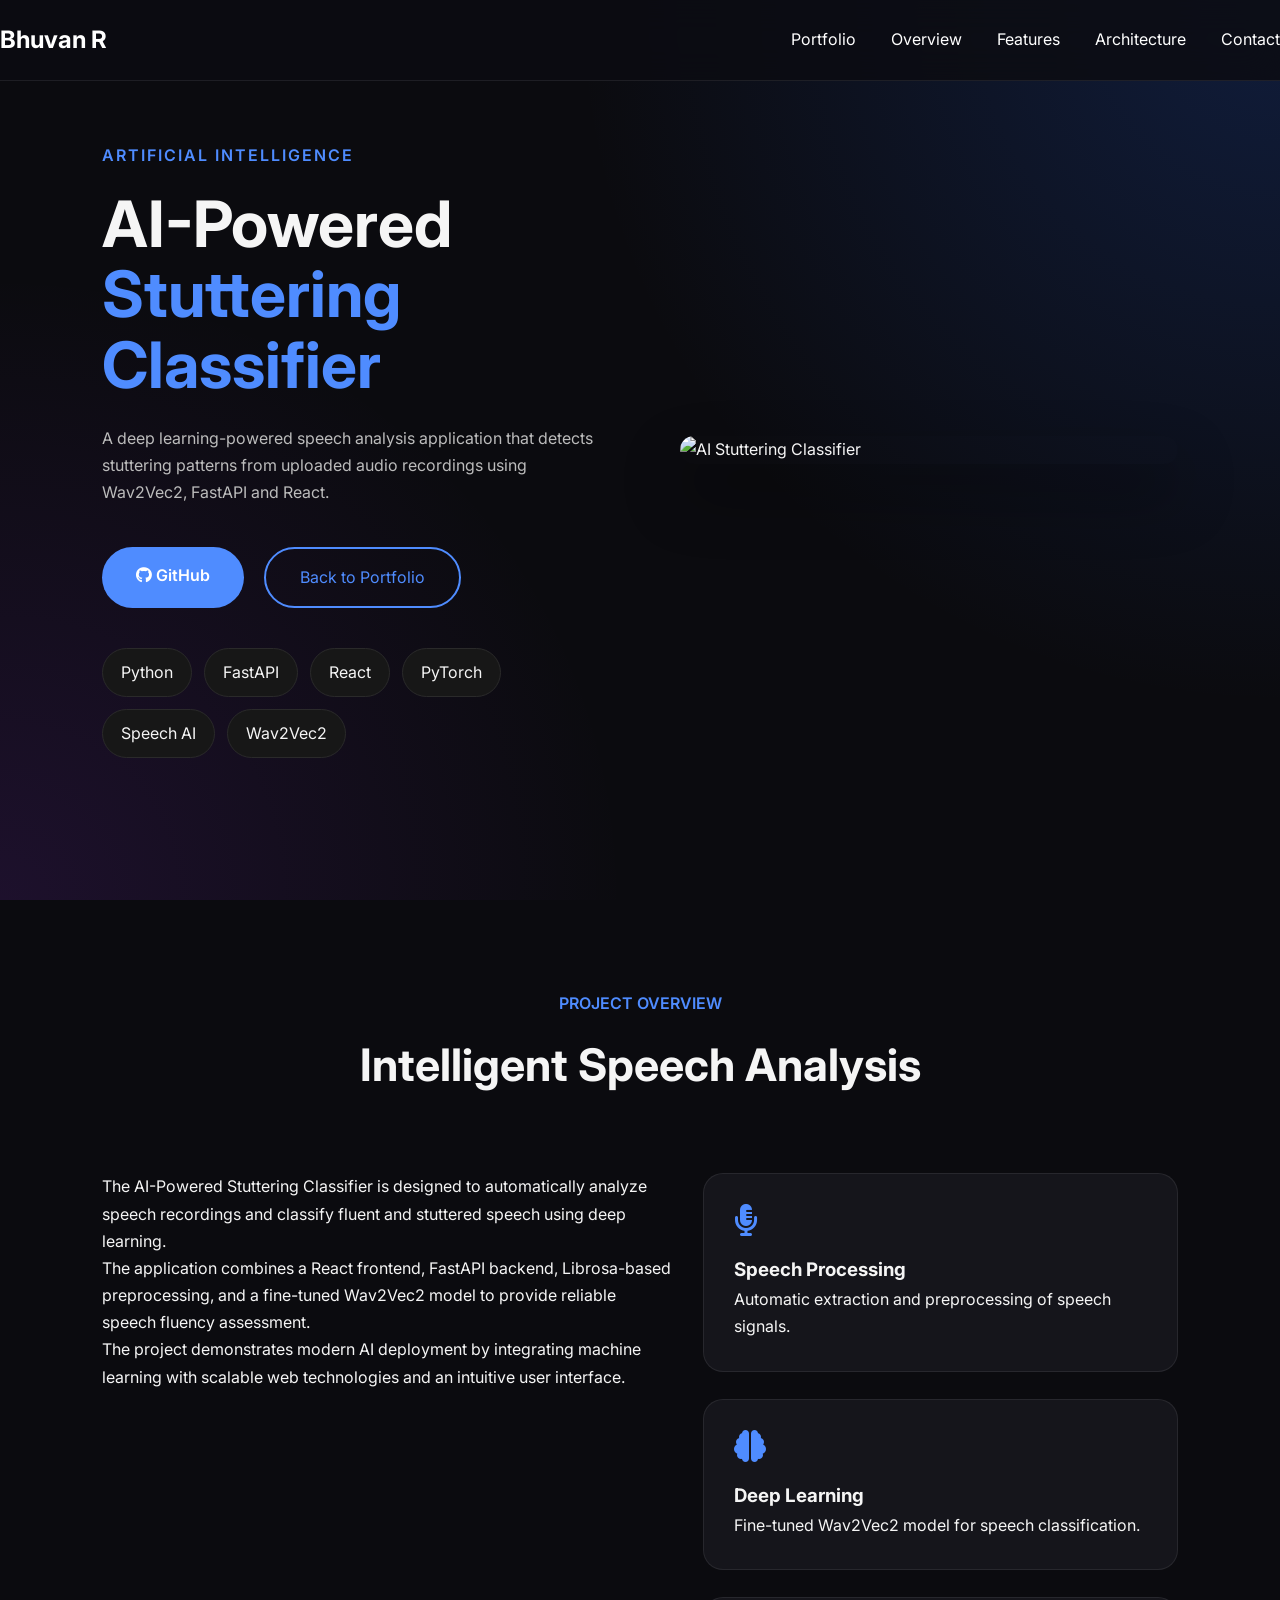
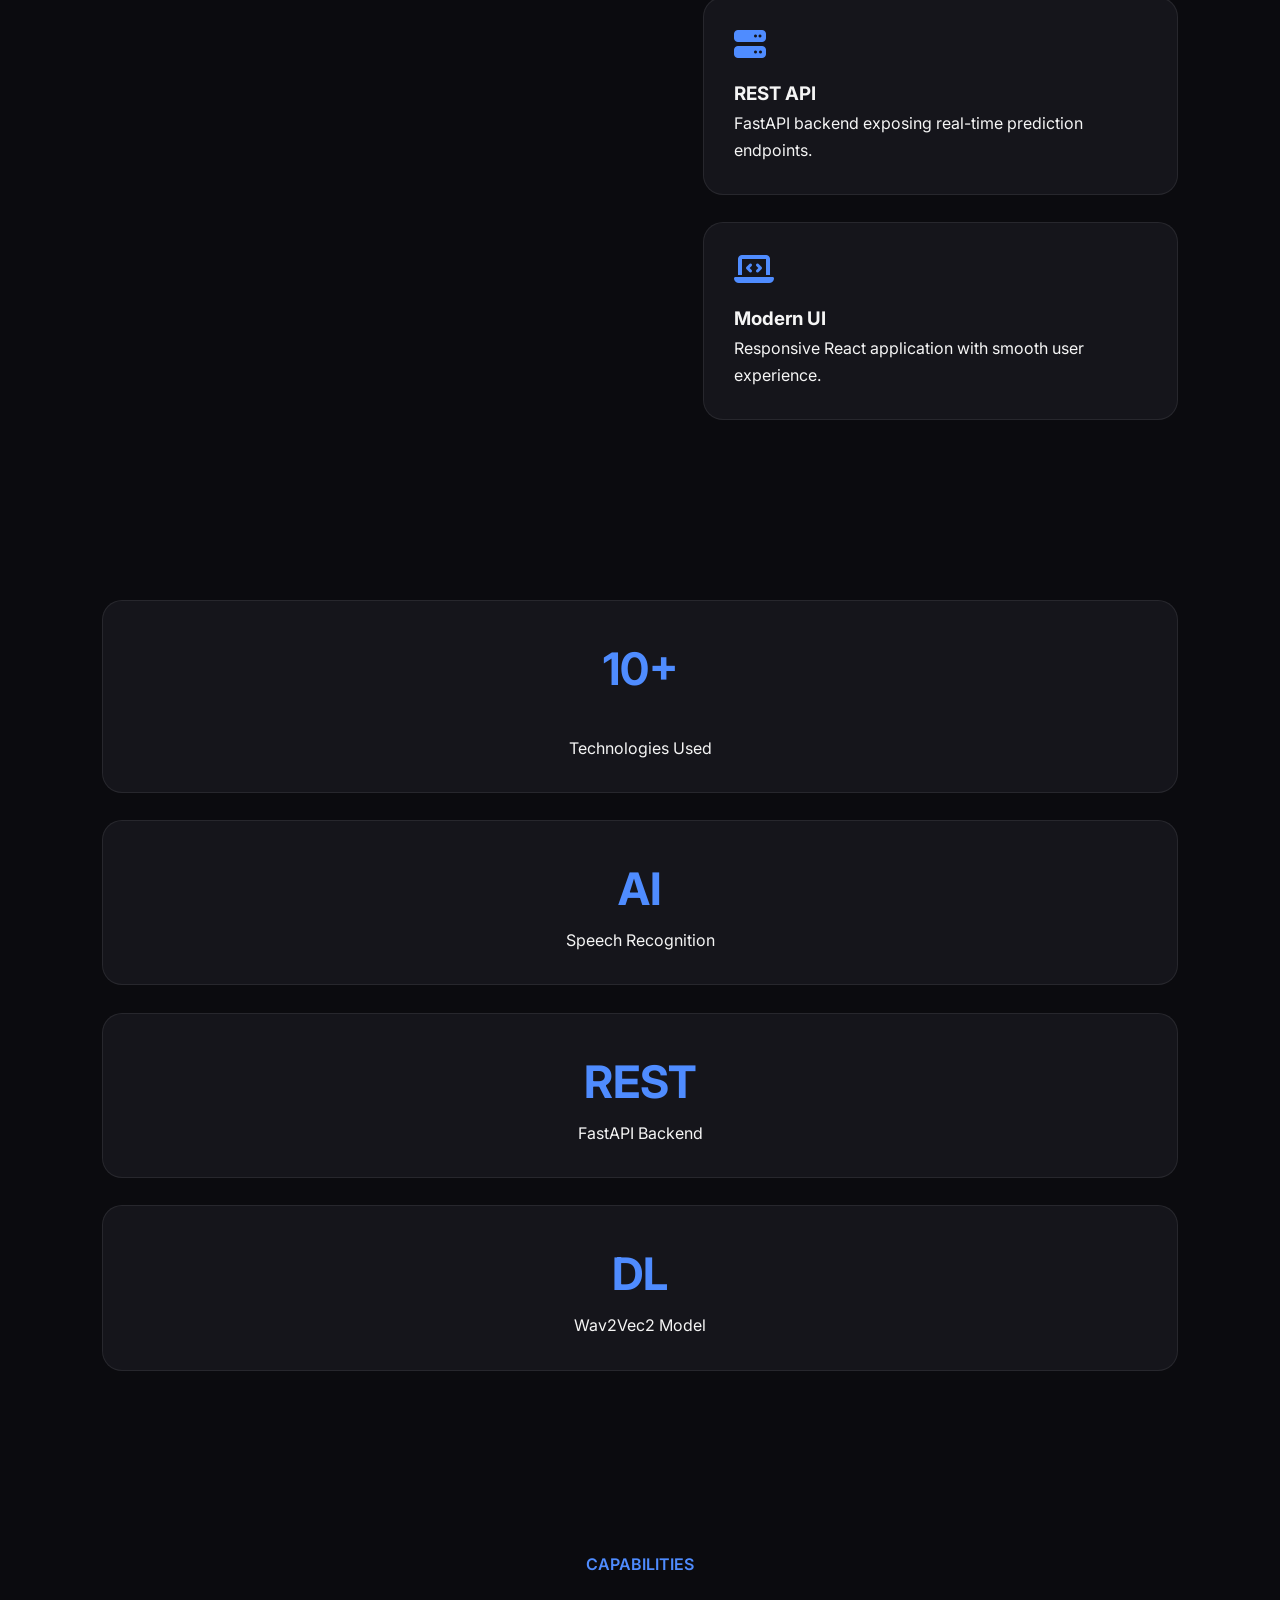
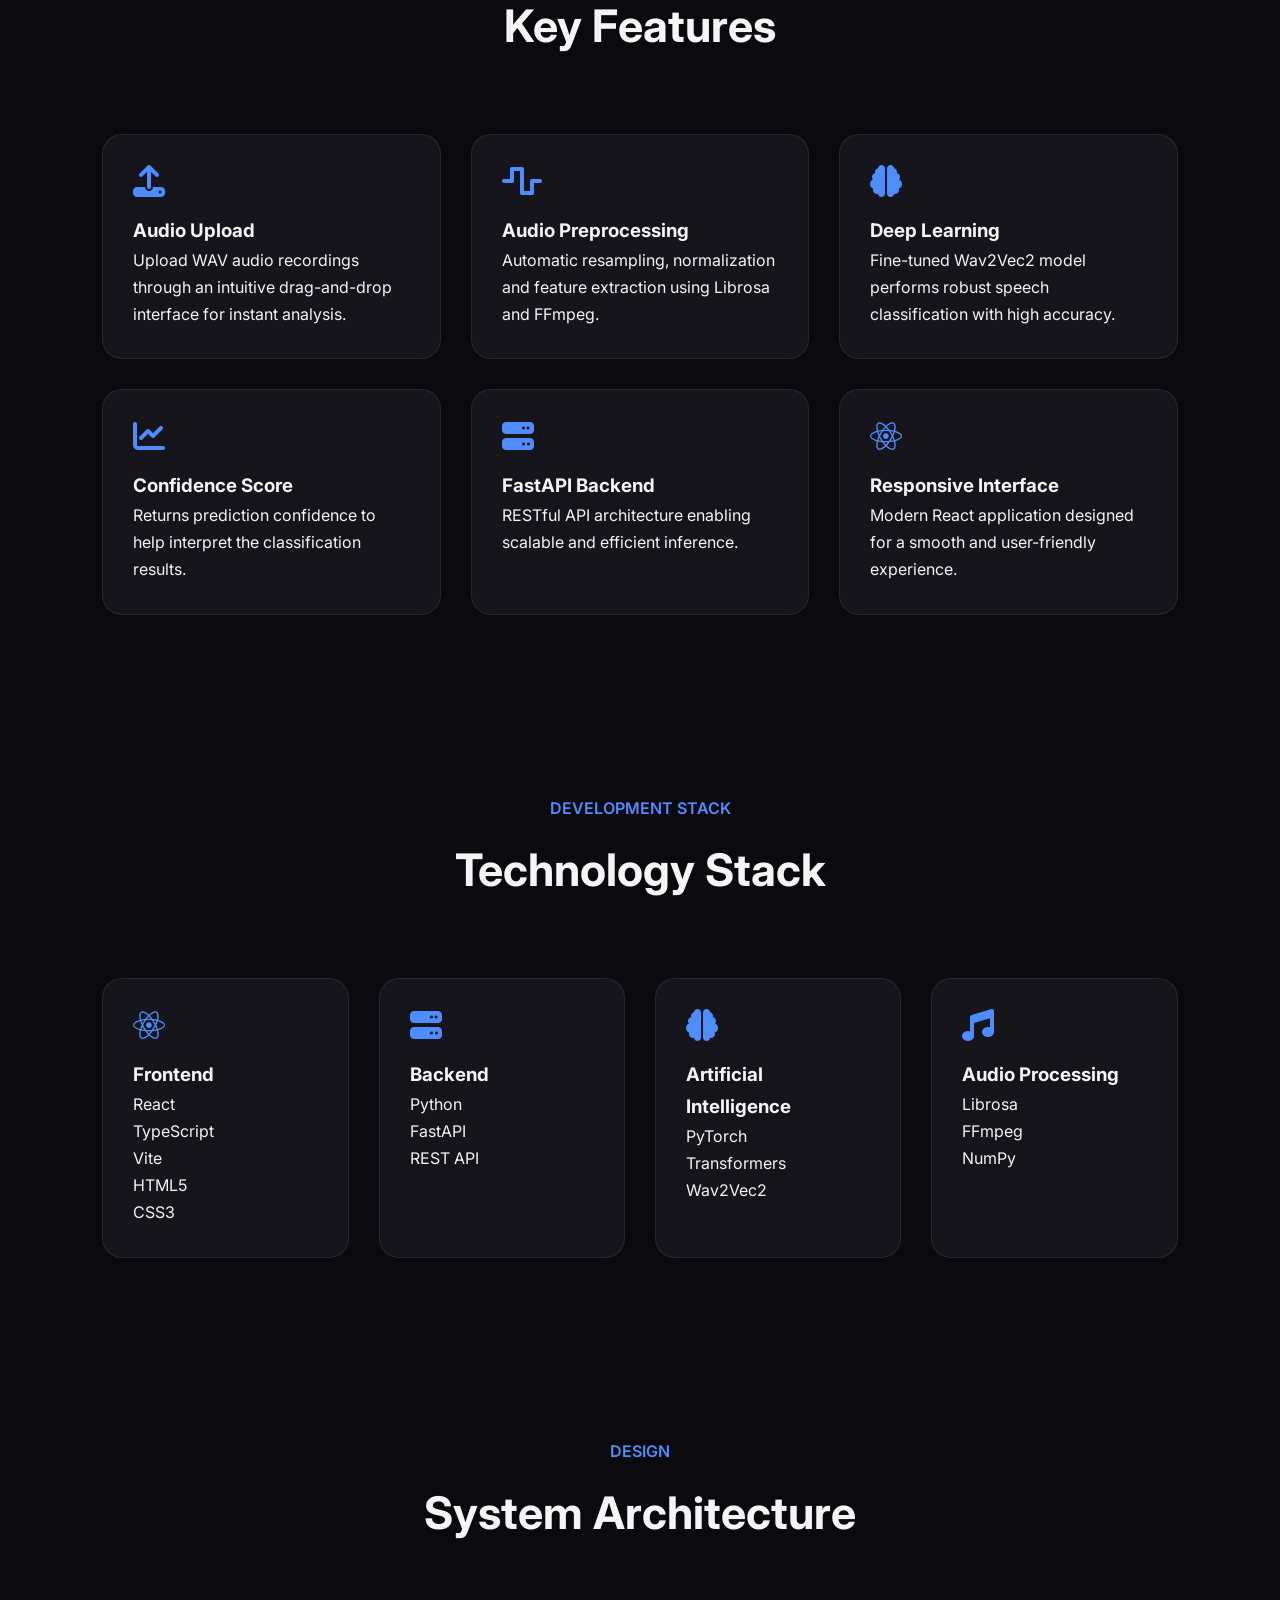
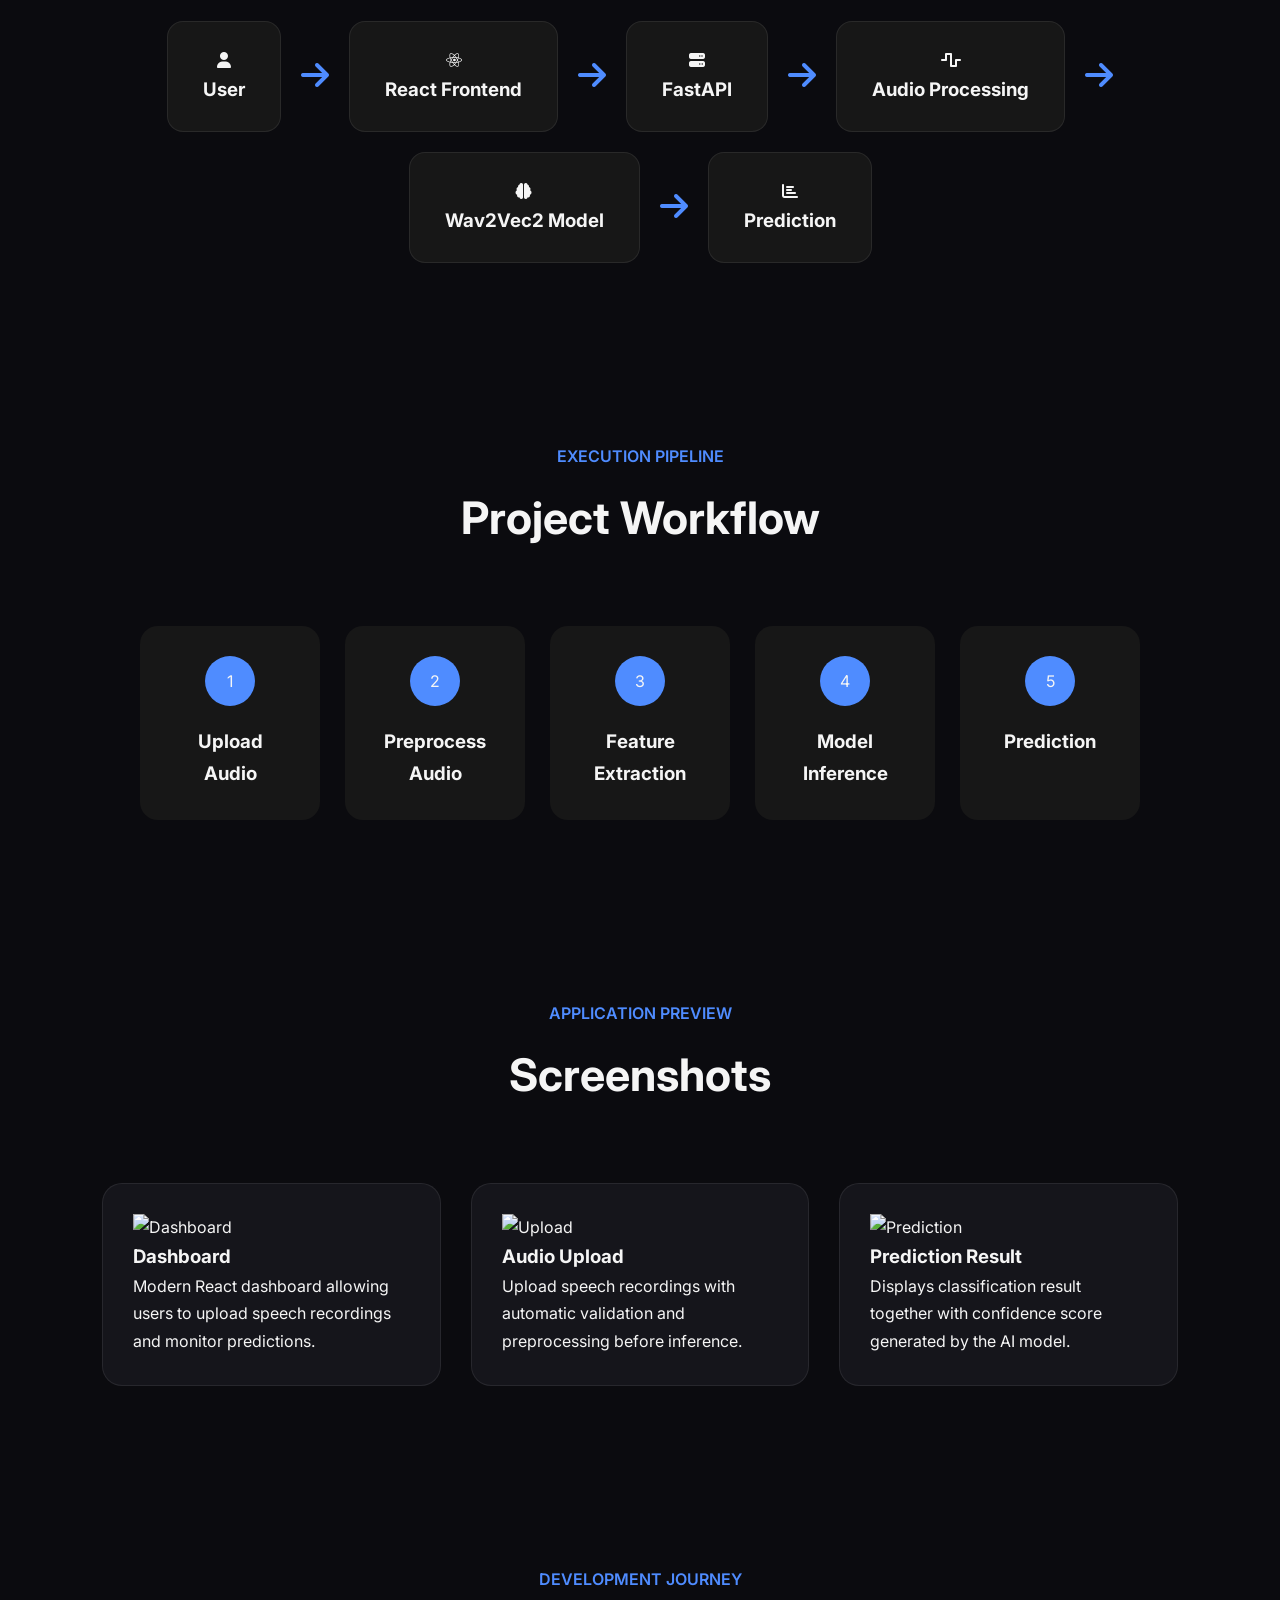
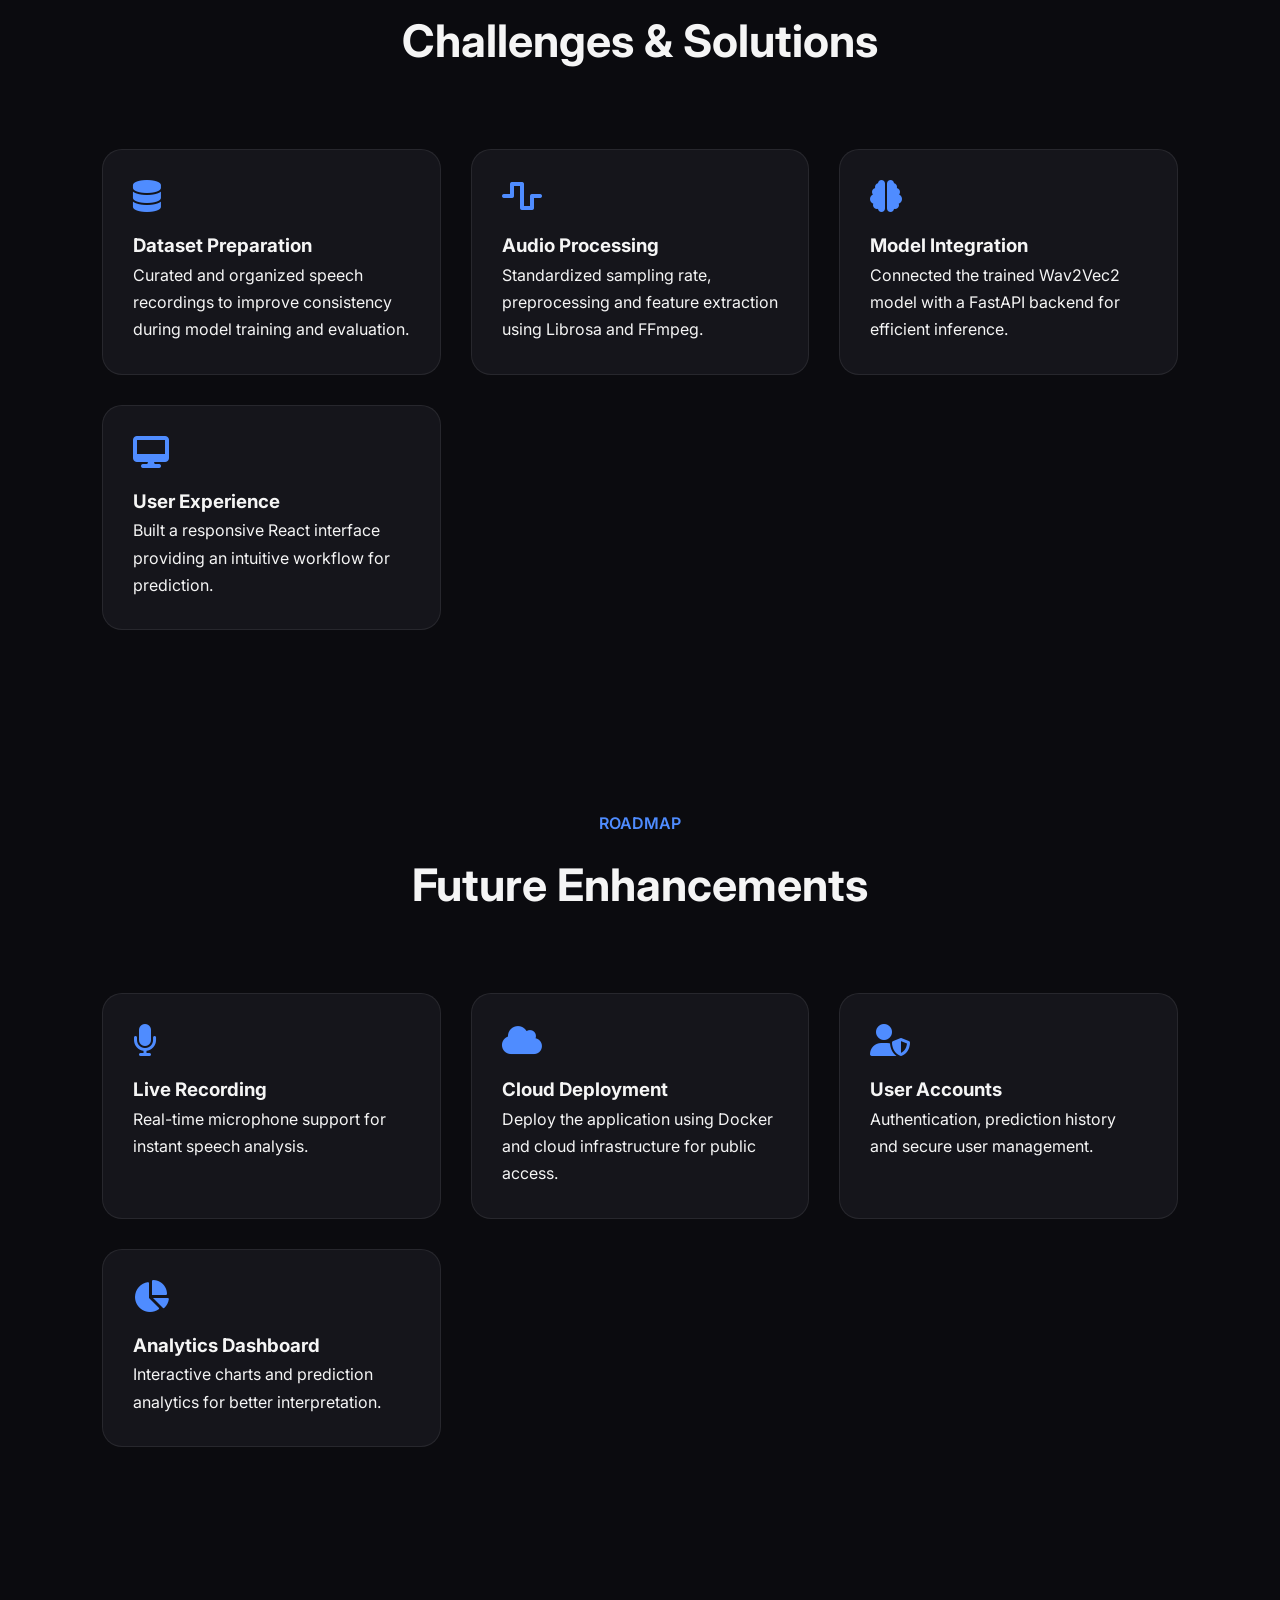
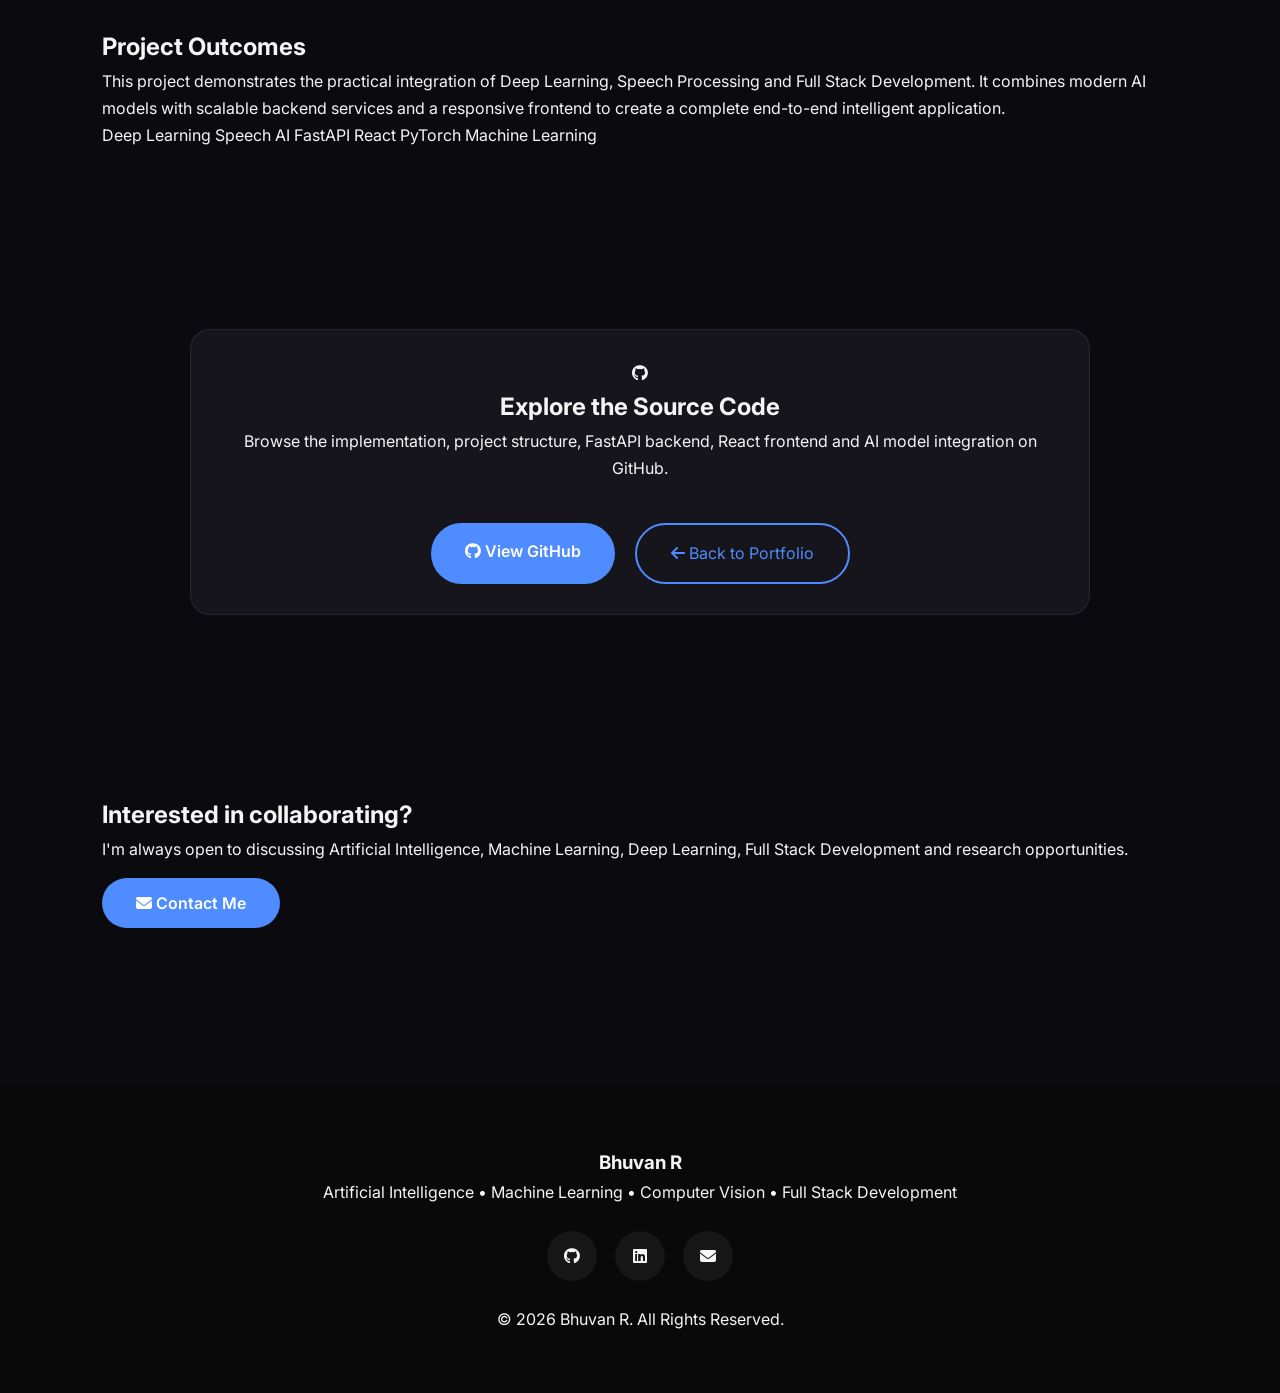
==== pages/autism.html @ badd997b "Added projects" ====
<!DOCTYPE html>
<html lang="en">

    <head>

        <meta charset="UTF-8">

        <meta name="viewport"
            content="width=device-width, initial-scale=1.0">

        <title>
            AI-Powered Stuttering Classifier | Bhuvan R
        </title>

        <meta name="description"
            content="AI-powered speech analysis system for stuttering detection using Wav2Vec2, FastAPI and React.">

        <link rel="preconnect"
            href="https://fonts.googleapis.com">

        <link rel="preconnect"
            href="https://fonts.gstatic.com"
            crossorigin>

        <link
            href="https://fonts.googleapis.com/css2?family=Inter:wght@300;400;500;600;700;800&display=swap"
            rel="stylesheet">

        <link rel="stylesheet"
            href="https://cdnjs.cloudflare.com/ajax/libs/font-awesome/6.6.0/css/all.min.css">

        <style>

*{
    margin:0;
    padding:0;
    box-sizing:border-box;
}

html{
    scroll-behavior:smooth;
}

body{
    font-family:'Inter',sans-serif;
    background:#0b0b0f;
    color:#f5f5f5;
    line-height:1.7;
}

section{
    padding:90px 8%;
}

img{
    max-width:100%;
    display:block;
}

a{
    text-decoration:none;
    color:inherit;
}

ul{
    list-style:none;
}

/* =========================
   NAVBAR
========================= */

.project-header{

    position:fixed;
    top:0;
    left:0;
    width:100%;
    z-index:1000;
    background:rgba(12,12,18,.85);
    backdrop-filter:blur(16px);
    border-bottom:1px solid rgba(255,255,255,.08);

}

.project-nav{

    max-width:1300px;
    margin:auto;
    height:80px;

    display:flex;
    justify-content:space-between;
    align-items:center;

}

.project-nav ul{

    display:flex;
    gap:35px;

}

.project-nav a{

    color:#fff;
    transition:.3s;

}

.project-nav a:hover{

    color:#4f8cff;

}

.logo{

    font-size:1.5rem;
    font-weight:700;

}

/* =========================
   HERO
========================= */

.project-hero{

    min-height:100vh;

    display:flex;
    align-items:center;

    background:
    radial-gradient(circle at top right,#2563eb33,transparent 45%),
    radial-gradient(circle at bottom left,#9333ea22,transparent 40%);

}

.hero-container{

    max-width:1300px;

    margin:auto;

    display:grid;

    grid-template-columns:1fr 1fr;

    gap:80px;

    align-items:center;

}

.hero-left h1{

    font-size:4rem;

    line-height:1.1;

    margin:20px 0;

}

.hero-left h1 span{

    color:#4f8cff;

}

.project-label{

    color:#4f8cff;

    font-weight:600;

    text-transform:uppercase;

    letter-spacing:2px;

}

.hero-left p{

    color:#bcbcbc;

    margin:25px 0;

    max-width:600px;

}

.hero-buttons{

    display:flex;

    gap:20px;

    margin-top:40px;

}

.primary-btn{

    background:#4f8cff;

    color:white;

    padding:15px 34px;

    border-radius:50px;

    font-weight:600;

    transition:.3s;

}

.primary-btn:hover{

    transform:translateY(-5px);

}

.secondary-btn{

    border:2px solid #4f8cff;

    color:#4f8cff;

    padding:15px 34px;

    border-radius:50px;

    transition:.3s;

}

.secondary-btn:hover{

    background:#4f8cff;

    color:#fff;

}

.hero-tags{

    margin-top:40px;

    display:flex;

    flex-wrap:wrap;

    gap:12px;

}

.hero-tags span{

    padding:10px 18px;

    border-radius:30px;

    background:#171717;

    border:1px solid #2a2a2a;

}

.hero-right img{

    width:100%;

    border-radius:24px;

    box-shadow:0 30px 60px rgba(0,0,0,.4);

}

/* =========================
   SECTION TITLE
========================= */

.section-title{

    text-align:center;

    margin-bottom:70px;

}

.section-title p{

    color:#4f8cff;

    font-weight:600;

    text-transform:uppercase;

}

.section-title h2{

    font-size:2.8rem;

    margin-top:10px;

}

/* =========================
   GRIDS
========================= */

.overview-grid,
.feature-grid,
.stack-grid,
.challenge-grid,
.future-grid,
.screenshots-grid{

    display:grid;

    gap:30px;

}

.overview-grid{

    grid-template-columns:1.2fr 1fr;

}

.feature-grid,
.challenge-grid,
.future-grid,
.screenshots-grid{

    grid-template-columns:repeat(auto-fit,minmax(280px,1fr));

}

.stack-grid{

    grid-template-columns:repeat(auto-fit,minmax(240px,1fr));

}

/* =========================
   CARDS
========================= */

.info-card,
.feature-card,
.stack-card,
.challenge-card,
.future-card,
.screenshot-card,
.stat-card,
.github-card{

    background:#15151b;

    border:1px solid rgba(255,255,255,.08);

    border-radius:20px;

    padding:30px;

    transition:.35s;

}

.info-card:hover,
.feature-card:hover,
.stack-card:hover,
.challenge-card:hover,
.future-card:hover,
.screenshot-card:hover,
.stat-card:hover{

    transform:translateY(-8px);

    border-color:#4f8cff;

}

.info-card i,
.feature-card i,
.stack-card i,
.challenge-card i,
.future-card i{

    font-size:2rem;

    color:#4f8cff;

    margin-bottom:18px;

}

.stat-card{

    text-align:center;

}

.stat-card h2{

    font-size:2.8rem;

    color:#4f8cff;

}

/* =========================
   ARCHITECTURE
========================= */

.architecture-flow{

    display:flex;

    flex-wrap:wrap;

    justify-content:center;

    align-items:center;

    gap:20px;

}

.flow-box{

    background:#171717;

    padding:25px 35px;

    border-radius:16px;

    text-align:center;

    border:1px solid rgba(255,255,255,.08);

}

.flow-arrow{

    font-size:2rem;

    color:#4f8cff;

}

/* =========================
   WORKFLOW
========================= */

.workflow-container{

    display:flex;

    flex-wrap:wrap;

    justify-content:center;

    gap:25px;

}

.workflow-step{

    background:#171717;

    width:180px;

    padding:30px;

    border-radius:18px;

    text-align:center;

}

.workflow-step span{

    display:inline-flex;

    width:50px;

    height:50px;

    justify-content:center;

    align-items:center;

    border-radius:50%;

    background:#4f8cff;

    margin-bottom:20px;

}

/* =========================
   GITHUB
========================= */

.github-card{

    text-align:center;

    max-width:900px;

    margin:auto;

}

.github-buttons{

    margin-top:40px;

    display:flex;

    justify-content:center;

    gap:20px;

    flex-wrap:wrap;

}

/* =========================
   FOOTER
========================= */

.project-footer{

    background:#090909;

    padding:60px 8%;

    text-align:center;

    margin-top:80px;

}

.footer-social{

    display:flex;

    justify-content:center;

    gap:18px;

    margin:25px 0;

}

.footer-social a{

    width:50px;

    height:50px;

    display:flex;

    justify-content:center;

    align-items:center;

    border-radius:50%;

    background:#171717;

}

/* =========================
   MOBILE
========================= */

@media(max-width:900px){

.hero-container,
.overview-grid{

grid-template-columns:1fr;

text-align:center;

}

.project-nav{

padding:0 20px;

}

.project-nav ul{

display:none;

}

.hero-left h1{

font-size:3rem;

}

}

</style>

    </head>

    <body>

        <!--================ NAVBAR ================-->

        <header class="project-header">

            <nav class="project-nav">

                <a href="../index.html"
                    class="logo">

                    <span>Bhuvan R</span>

                </a>

                <ul>

                    <li><a href="../index.html">Portfolio</a></li>

                    <li><a href="#overview">Overview</a></li>

                    <li><a href="#features">Features</a></li>

                    <li><a href="#architecture">Architecture</a></li>

                    <li><a href="#contact">Contact</a></li>

                </ul>

            </nav>

        </header>

        <!--================ HERO ================-->

        <section class="project-hero">

            <div class="hero-bg">

                <span class="circle one"></span>
                <span class="circle two"></span>
                <span class="circle three"></span>

            </div>

            <div class="hero-container">

                <div class="hero-left">

                    <span class="project-label">

                        Artificial Intelligence

                    </span>

                    <h1>

                        AI-Powered
                        <br>

                        <span>Stuttering Classifier</span>

                    </h1>

                    <p>

                        A deep learning-powered speech analysis application
                        that detects stuttering patterns from uploaded audio
                        recordings using Wav2Vec2, FastAPI and React.

                    </p>

                    <div class="hero-buttons">

                        <a href="https://github.com/Thor-asgardian"
                            target="_blank"
                            class="primary-btn">

                            <i class="fab fa-github"></i>

                            GitHub

                        </a>

                        <a href="../index.html#projects"
                            class="secondary-btn">

                            Back to Portfolio

                        </a>

                    </div>

                    <div class="hero-tags">

                        <span>Python</span>

                        <span>FastAPI</span>

                        <span>React</span>

                        <span>PyTorch</span>

                        <span>Speech AI</span>

                        <span>Wav2Vec2</span>

                    </div>

                </div>

                <div class="hero-right">

                    <img src="../assets/images/projects/stuttering-cover.png"
                        alt="AI Stuttering Classifier">

                </div>

            </div>

        </section>

        <!--================ OVERVIEW ================-->

        <section id="overview"
            class="project-overview">

            <div class="section-title">

                <p>Project Overview</p>

                <h2>
                    Intelligent Speech Analysis
                </h2>

            </div>

            <div class="overview-grid">

                <div class="overview-text">

                    <p>

                        The AI-Powered Stuttering Classifier is designed to
                        automatically analyze speech recordings and classify
                        fluent and stuttered speech using deep learning.

                    </p>

                    <p>

                        The application combines a React frontend,
                        FastAPI backend,
                        Librosa-based preprocessing,
                        and a fine-tuned Wav2Vec2 model to provide
                        reliable speech fluency assessment.

                    </p>

                    <p>

                        The project demonstrates modern AI deployment
                        by integrating machine learning with scalable
                        web technologies and an intuitive user interface.

                    </p>

                </div>

                <div class="overview-cards">

                    <div class="info-card">

                        <i class="fas fa-microphone-alt"></i>

                        <h3>Speech Processing</h3>

                        <p>

                            Automatic extraction and preprocessing
                            of speech signals.

                        </p>

                    </div> <br>

                    <div class="info-card">

                        <i class="fas fa-brain"></i>

                        <h3>Deep Learning</h3>

                        <p>

                            Fine-tuned Wav2Vec2 model
                            for speech classification.

                        </p>

                    </div> <br>

                    <div class="info-card">

                        <i class="fas fa-server"></i>

                        <h3>REST API</h3>

                        <p>

                            FastAPI backend exposing
                            real-time prediction endpoints.

                        </p>

                    </div> <br>
                    <div class="info-card">

                        <i class="fas fa-laptop-code"></i>

                        <h3>Modern UI</h3>

                        <p>

                            Responsive React application
                            with smooth user experience.

                        </p>

                    </div>

                </div>

            </div>

        </section>

        <!--================ PROJECT STATS ================-->

        <section class="project-stats">

            <div class="stat-card">

                <h2>10+</h2> <br>

                <p>Technologies Used</p>

            </div><br>

            <div class="stat-card">

                <h2>AI</h2>

                <p>Speech Recognition</p>

            </div><br>

            <div class="stat-card">

                <h2>REST</h2>

                <p>FastAPI Backend</p>

            </div> <br>

            <div class="stat-card">

                <h2>DL</h2>

                <p>Wav2Vec2 Model</p>

            </div>

        </section>

        <!--================ SCROLL ================-->

        <div class="scroll-indicator">

            <span></span>

        </div>

        <!--================ FEATURES ================-->

        <section id="features" class="project-features-section">

            <div class="section-title">

                <p>Capabilities</p>

                <h2>Key Features</h2>

            </div>

            <div class="feature-grid">

                <div class="feature-card">

                    <i class="fas fa-upload"></i>

                    <h3>Audio Upload</h3>

                    <p>

                        Upload WAV audio recordings through an intuitive
                        drag-and-drop interface for instant analysis.

                    </p>

                </div>

                <div class="feature-card">

                    <i class="fas fa-wave-square"></i>

                    <h3>Audio Preprocessing</h3>

                    <p>

                        Automatic resampling, normalization and feature
                        extraction using Librosa and FFmpeg.

                    </p>

                </div>

                <div class="feature-card">

                    <i class="fas fa-brain"></i>

                    <h3>Deep Learning</h3>

                    <p>

                        Fine-tuned Wav2Vec2 model performs robust
                        speech classification with high accuracy.

                    </p>

                </div>

                <div class="feature-card">

                    <i class="fas fa-chart-line"></i>

                    <h3>Confidence Score</h3>

                    <p>

                        Returns prediction confidence to help interpret
                        the classification results.

                    </p>

                </div>

                <div class="feature-card">

                    <i class="fas fa-server"></i>

                    <h3>FastAPI Backend</h3>

                    <p>

                        RESTful API architecture enabling scalable and
                        efficient inference.

                    </p>

                </div>

                <div class="feature-card">

                    <i class="fab fa-react"></i>

                    <h3>Responsive Interface</h3>

                    <p>

                        Modern React application designed for a smooth
                        and user-friendly experience.

                    </p>

                </div>

            </div>

        </section>

        <!--================ TECHNOLOGY STACK ================-->

        <section class="technology-stack">

            <div class="section-title">

                <p>Development Stack</p>

                <h2>Technology Stack</h2>

            </div>

            <div class="stack-grid">

                <div class="stack-card">

                    <i class="fab fa-react"></i>

                    <h3>Frontend</h3>

                    <ul>

                        <li>React</li>
                        <li>TypeScript</li>
                        <li>Vite</li>
                        <li>HTML5</li>
                        <li>CSS3</li>

                    </ul>

                </div>

                <div class="stack-card">

                    <i class="fas fa-server"></i>

                    <h3>Backend</h3>

                    <ul>

                        <li>Python</li>
                        <li>FastAPI</li>
                        <li>REST API</li>

                    </ul>

                </div>

                <div class="stack-card">

                    <i class="fas fa-brain"></i>

                    <h3>Artificial Intelligence</h3>

                    <ul>

                        <li>PyTorch</li>
                        <li>Transformers</li>
                        <li>Wav2Vec2</li>

                    </ul>

                </div>

                <div class="stack-card">

                    <i class="fas fa-music"></i>

                    <h3>Audio Processing</h3>

                    <ul>

                        <li>Librosa</li>
                        <li>FFmpeg</li>
                        <li>NumPy</li>

                    </ul>

                </div>

            </div>

        </section>

        <!--================ SYSTEM ARCHITECTURE ================-->

        <section id="architecture" class="architecture">

            <div class="section-title">

                <p>Design</p>

                <h2>System Architecture</h2>

            </div>

            <div class="architecture-flow">

                <div class="flow-box">

                    <i class="fas fa-user"></i>

                    <h3>User</h3>

                </div>

                <div class="flow-arrow">
                    <i class="fas fa-arrow-right"></i>
                </div>

                <div class="flow-box">

                    <i class="fab fa-react"></i>

                    <h3>React Frontend</h3>

                </div>

                <div class="flow-arrow">
                    <i class="fas fa-arrow-right"></i>
                </div>

                <div class="flow-box">

                    <i class="fas fa-server"></i>

                    <h3>FastAPI</h3>

                </div>

                <div class="flow-arrow">
                    <i class="fas fa-arrow-right"></i>
                </div>

                <div class="flow-box">

                    <i class="fas fa-wave-square"></i>

                    <h3>Audio Processing</h3>

                </div>

                <div class="flow-arrow">
                    <i class="fas fa-arrow-right"></i>
                </div>

                <div class="flow-box">

                    <i class="fas fa-brain"></i>

                    <h3>Wav2Vec2 Model</h3>

                </div>

                <div class="flow-arrow">
                    <i class="fas fa-arrow-right"></i>
                </div>

                <div class="flow-box">

                    <i class="fas fa-chart-bar"></i>

                    <h3>Prediction</h3>

                </div>

            </div>

        </section>

        <!--================ WORKFLOW ================-->

        <section class="workflow">

            <div class="section-title">

                <p>Execution Pipeline</p>

                <h2>Project Workflow</h2>

            </div>

            <div class="workflow-container">

                <div class="workflow-step">

                    <span>1</span>

                    <h3>Upload Audio</h3>

                </div>

                <div class="workflow-step">

                    <span>2</span>

                    <h3>Preprocess Audio</h3>

                </div>

                <div class="workflow-step">

                    <span>3</span>

                    <h3>Feature Extraction</h3>

                </div>

                <div class="workflow-step">

                    <span>4</span>

                    <h3>Model Inference</h3>

                </div>

                <div class="workflow-step">

                    <span>5</span>

                    <h3>Prediction</h3>

                </div>

            </div>

        </section>

        <!--================ SCREENSHOTS ================-->

        <section class="screenshots">

            <div class="section-title">

                <p>Application Preview</p>

                <h2>Screenshots</h2>

            </div>

            <div class="screenshots-grid">

                <div class="screenshot-card">

                    <img
                        src="../assets/images/projects/stuttering-dashboard.png"
                        alt="Dashboard">

                    <h3>Dashboard</h3>

                    <p>

                        Modern React dashboard allowing users to upload
                        speech recordings and monitor predictions.

                    </p>

                </div>

                <div class="screenshot-card">

                    <img src="../assets/images/projects/stuttering-upload.png"
                        alt="Upload">

                    <h3>Audio Upload</h3>

                    <p>

                        Upload speech recordings with automatic validation
                        and preprocessing before inference.

                    </p>

                </div>

                <div class="screenshot-card">

                    <img src="../assets/images/projects/stuttering-result.png"
                        alt="Prediction">

                    <h3>Prediction Result</h3>

                    <p>

                        Displays classification result together with
                        confidence score generated by the AI model.

                    </p>

                </div>

            </div>

        </section>

        <!--================ CHALLENGES ================-->

        <section class="project-challenges">

            <div class="section-title">

                <p>Development Journey</p>

                <h2>Challenges & Solutions</h2>

            </div>

            <div class="challenge-grid">

                <div class="challenge-card">

                    <i class="fas fa-database"></i>

                    <h3>Dataset Preparation</h3>

                    <p>

                        Curated and organized speech recordings to improve
                        consistency during model training and evaluation.

                    </p>

                </div>

                <div class="challenge-card">

                    <i class="fas fa-wave-square"></i>

                    <h3>Audio Processing</h3>

                    <p>

                        Standardized sampling rate, preprocessing and feature
                        extraction using Librosa and FFmpeg.

                    </p>

                </div>

                <div class="challenge-card">

                    <i class="fas fa-brain"></i>

                    <h3>Model Integration</h3>

                    <p>

                        Connected the trained Wav2Vec2 model with a FastAPI
                        backend for efficient inference.

                    </p>

                </div>

                <div class="challenge-card">

                    <i class="fas fa-desktop"></i>

                    <h3>User Experience</h3>

                    <p>

                        Built a responsive React interface providing an
                        intuitive workflow for prediction.

                    </p>

                </div>

            </div>

        </section>

        <!--================ FUTURE ================-->

        <section class="future-scope">

            <div class="section-title">

                <p>Roadmap</p>

                <h2>Future Enhancements</h2>

            </div>

            <div class="future-grid">

                <div class="future-card">

                    <i class="fas fa-microphone"></i>

                    <h3>Live Recording</h3>

                    <p>

                        Real-time microphone support for instant speech
                        analysis.

                    </p>

                </div>

                <div class="future-card">

                    <i class="fas fa-cloud"></i>

                    <h3>Cloud Deployment</h3>

                    <p>

                        Deploy the application using Docker and cloud
                        infrastructure for public access.

                    </p>

                </div>

                <div class="future-card">

                    <i class="fas fa-user-shield"></i>

                    <h3>User Accounts</h3>

                    <p>

                        Authentication, prediction history and secure user
                        management.

                    </p>

                </div>

                <div class="future-card">

                    <i class="fas fa-chart-pie"></i>

                    <h3>Analytics Dashboard</h3>

                    <p>

                        Interactive charts and prediction analytics for
                        better interpretation.

                    </p>

                </div>

            </div>

        </section>

        <!--================ PROJECT SUMMARY ================-->

        <section class="project-summary">

            <div class="summary-content">

                <h2>

                    Project Outcomes

                </h2>

                <p>

                    This project demonstrates the practical integration of
                    Deep Learning, Speech Processing and Full Stack
                    Development. It combines modern AI models with scalable
                    backend services and a responsive frontend to create a
                    complete end-to-end intelligent application.

                </p>

                <div class="summary-tags">

                    <span>Deep Learning</span>
                    <span>Speech AI</span>
                    <span>FastAPI</span>
                    <span>React</span>
                    <span>PyTorch</span>
                    <span>Machine Learning</span>

                </div>

            </div>

        </section>

        <!--================ GITHUB CTA ================-->

        <section class="github-section">

            <div class="github-card">

                <i class="fab fa-github"></i>

                <h2>

                    Explore the Source Code

                </h2>

                <p>

                    Browse the implementation, project structure,
                    FastAPI backend, React frontend and AI model
                    integration on GitHub.

                </p>

                <div class="github-buttons">

                    <a href="https://github.com/Thor-asgardian/Stutering-Classifier"
                        target="_blank"
                        class="primary-btn">

                        <i class="fab fa-github"></i>

                        View GitHub

                    </a>

                    <a href="../index.html#projects"
                        class="secondary-btn">

                        <i class="fas fa-arrow-left"></i>

                        Back to Portfolio

                    </a>

                </div>

            </div>

        </section>

        <!--================ CONTACT ================-->

        <section id="contact" class="contact-cta">

            <h2>

                Interested in collaborating?

            </h2>

            <p>

                I'm always open to discussing Artificial Intelligence,
                Machine Learning, Deep Learning, Full Stack Development
                and research opportunities.

            </p> <br>

            <a href="mailto:bhuvanrms@gmail.com"
                class="primary-btn">

                <i class="fas fa-envelope"></i>

                Contact Me

            </a>

        </section>

        <!--================ FOOTER ================-->

        <footer class="project-footer">

            <div class="footer-content">

                <h3>Bhuvan R</h3>

                <p>

                    Artificial Intelligence • Machine Learning •
                    Computer Vision • Full Stack Development

                </p>

                <div class="footer-social">

                    <a href="https://github.com/Thor-asgardian"
                        target="_blank">

                        <i class="fab fa-github"></i>

                    </a>

                    <a href="https://www.linkedin.com/in/bhuvan-r-94983130b/"
                        target="_blank">

                        <i class="fab fa-linkedin"></i>

                    </a>

                    <a href="mailto:bhuvanrms@gmail.com">

                        <i class="fas fa-envelope"></i>

                    </a>

                </div>

                <p class="copyright">

                    © 2026 Bhuvan R. All Rights Reserved.

                </p>

            </div>

        </footer>

        <script>

document.querySelectorAll('a[href^="#"]').forEach(anchor=>{

    anchor.addEventListener("click",function(e){

        e.preventDefault();

        document.querySelector(this.getAttribute("href")).scrollIntoView({

            behavior:"smooth"

        });

    });

});

</script>

    </body>

</html>
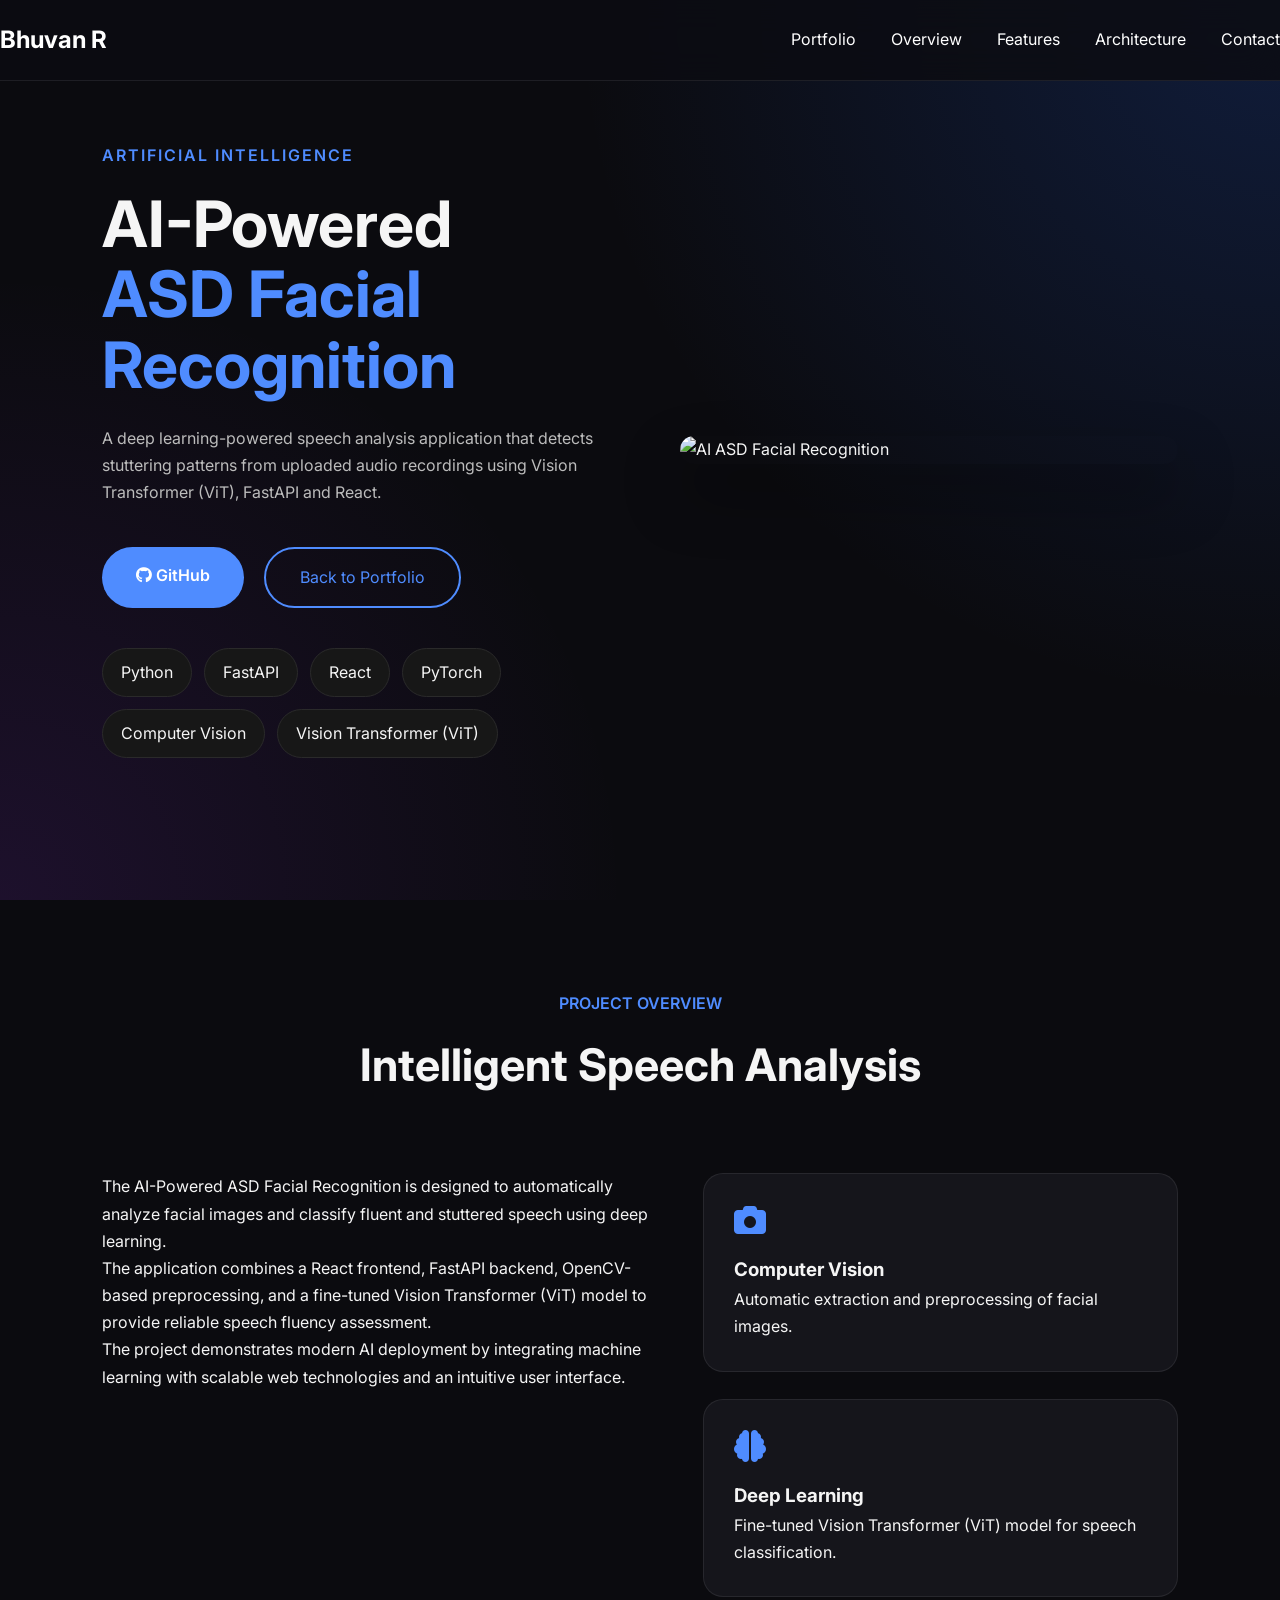
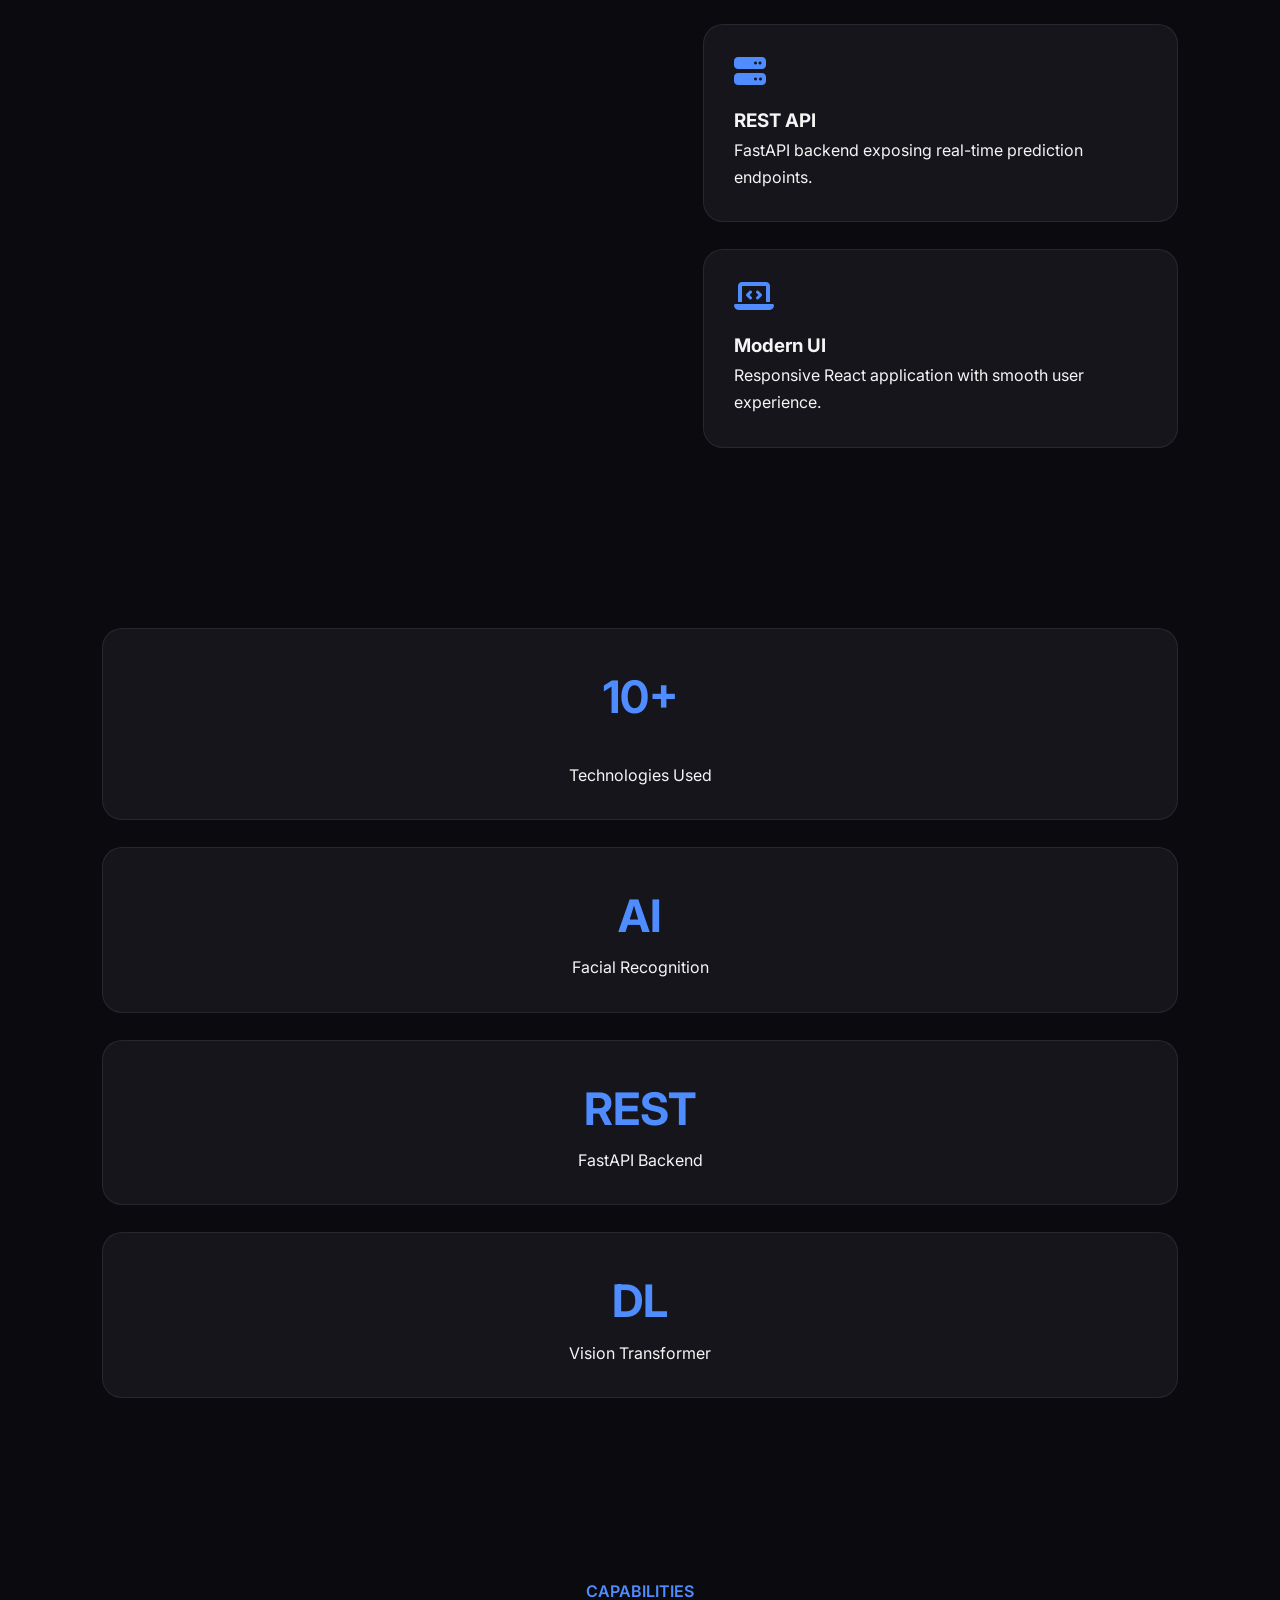
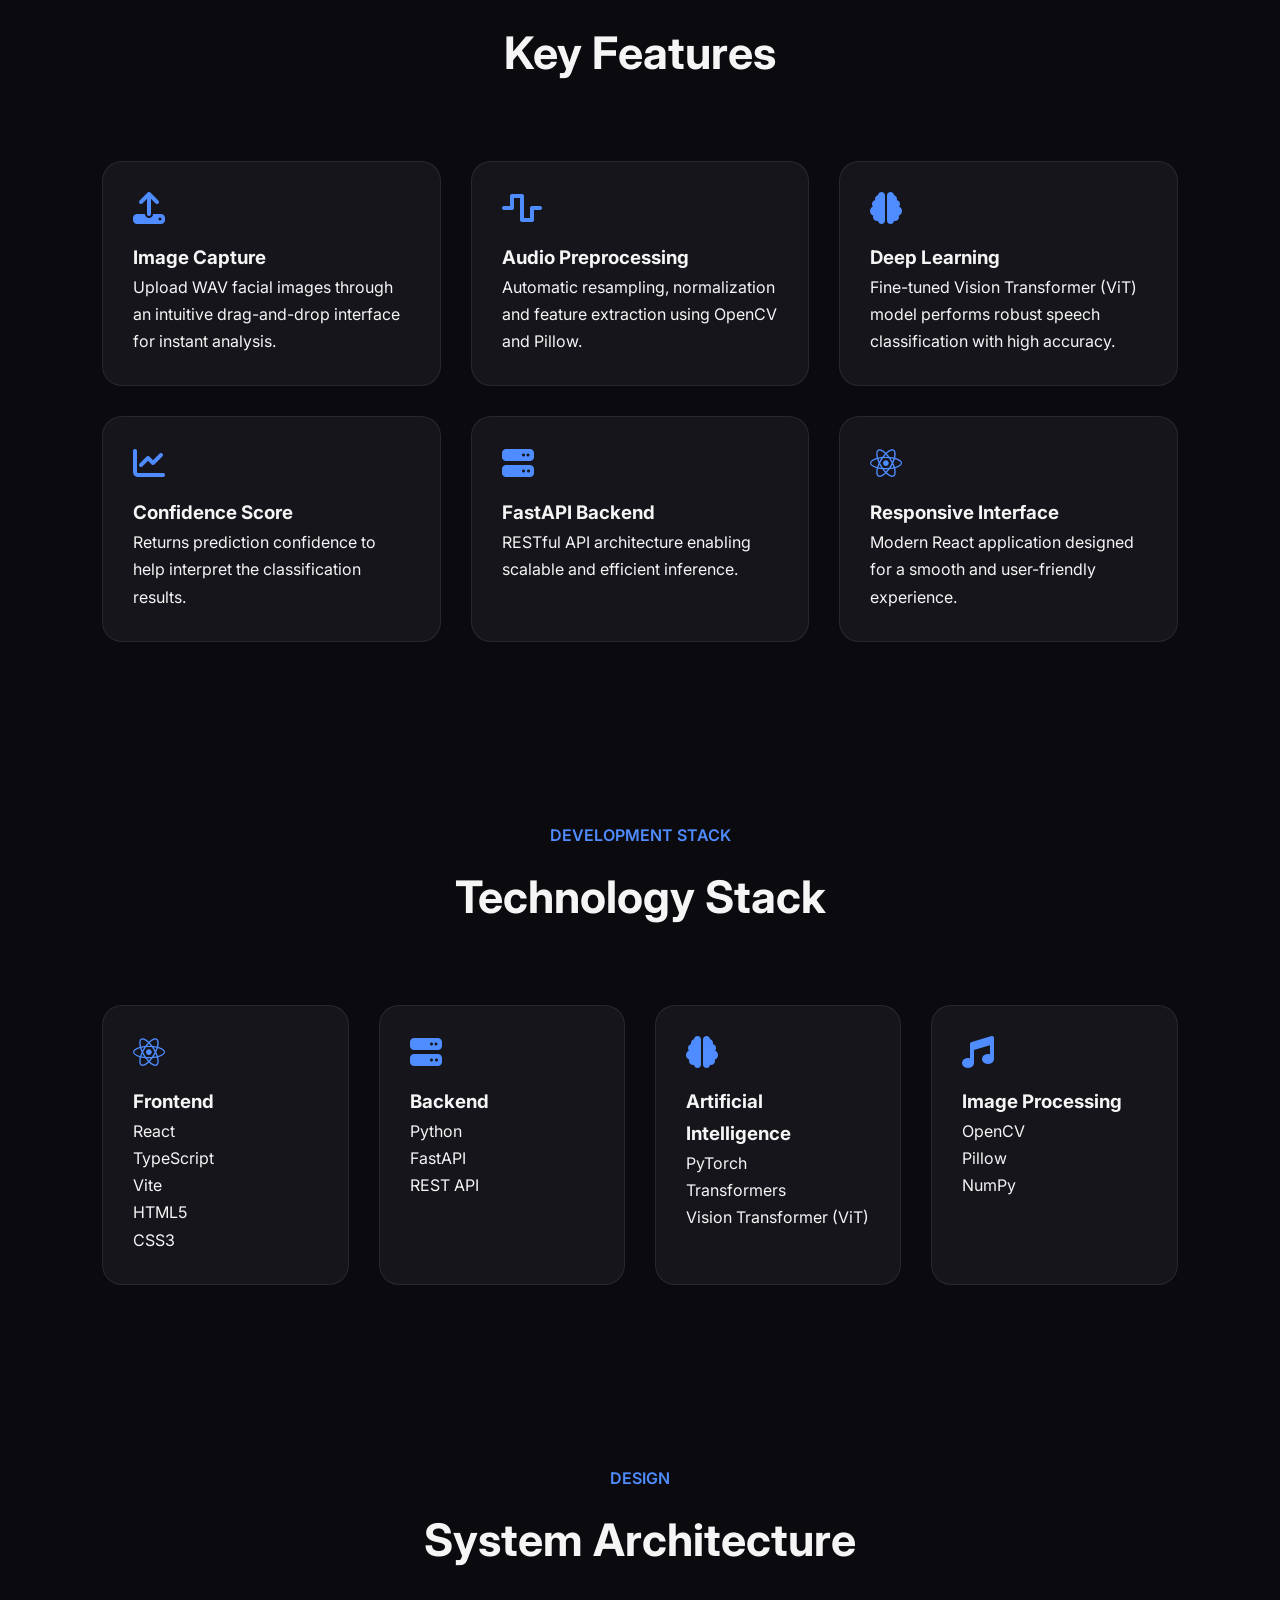
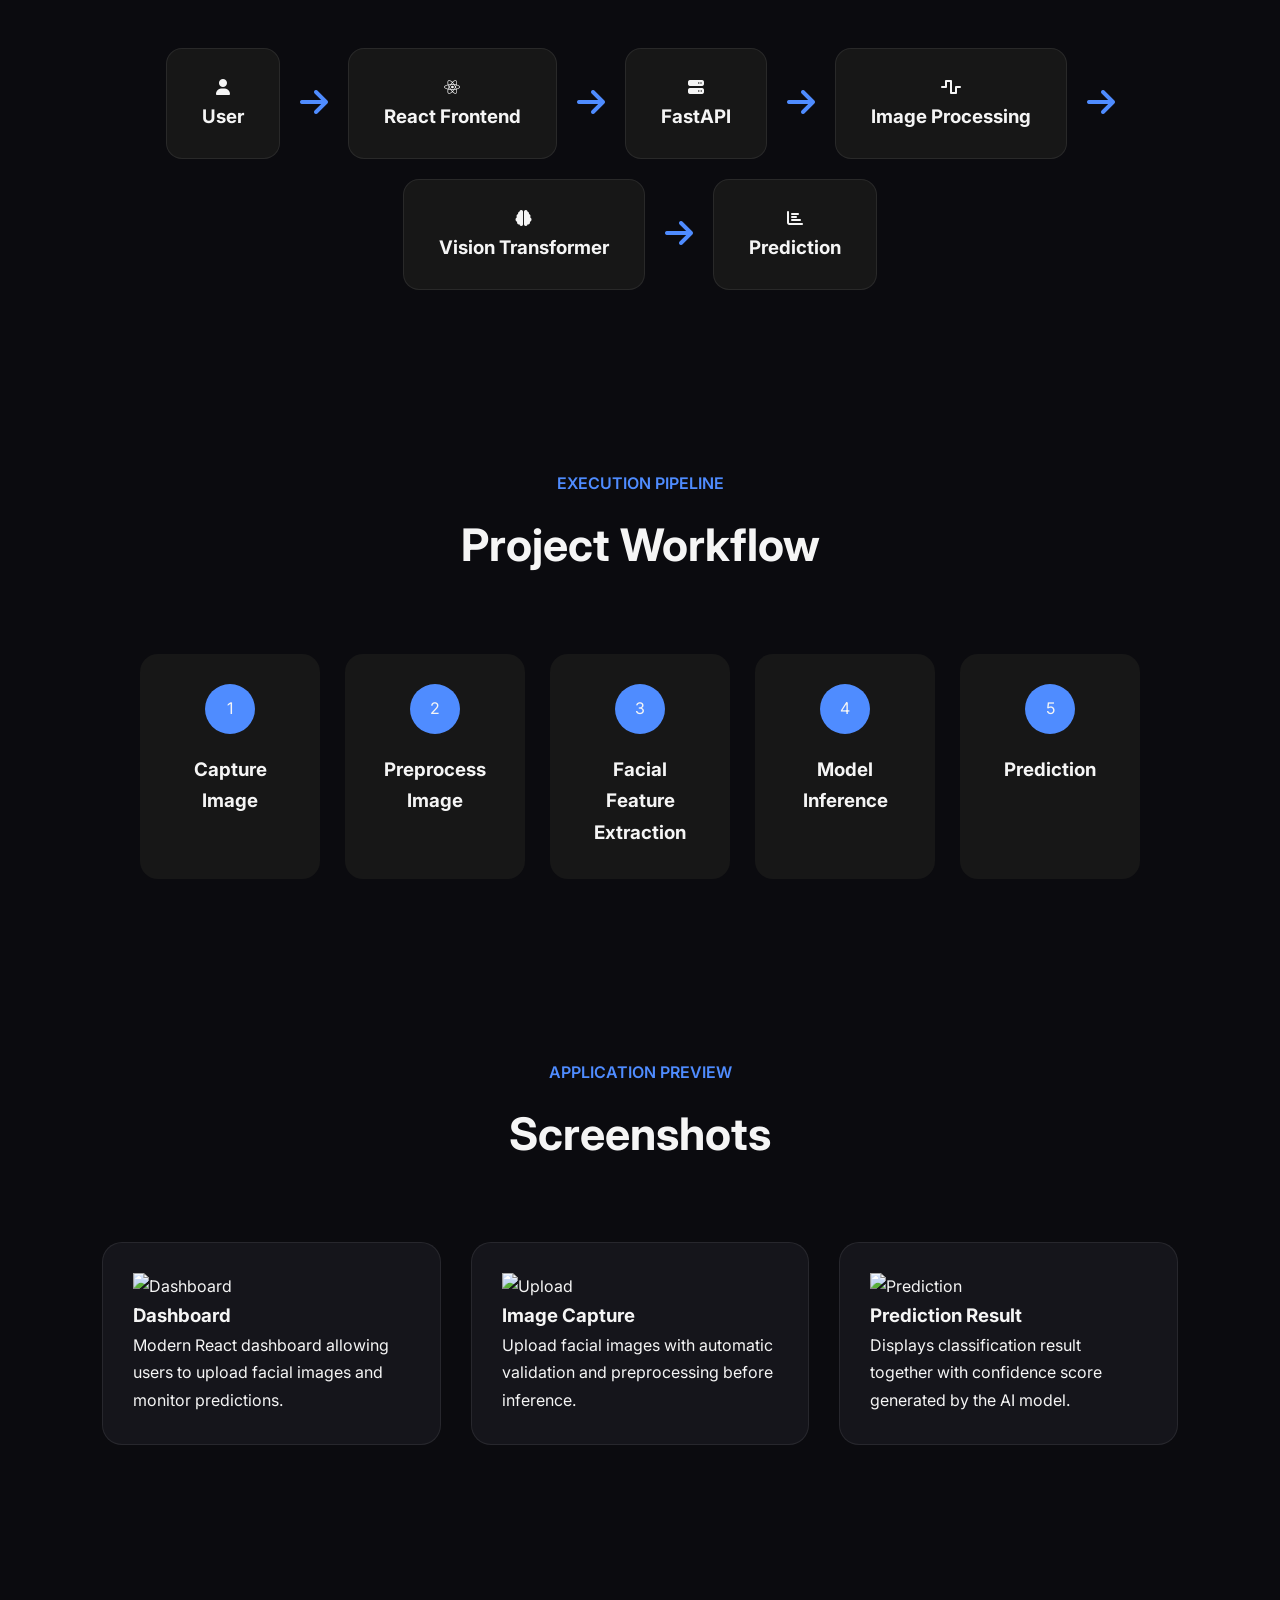
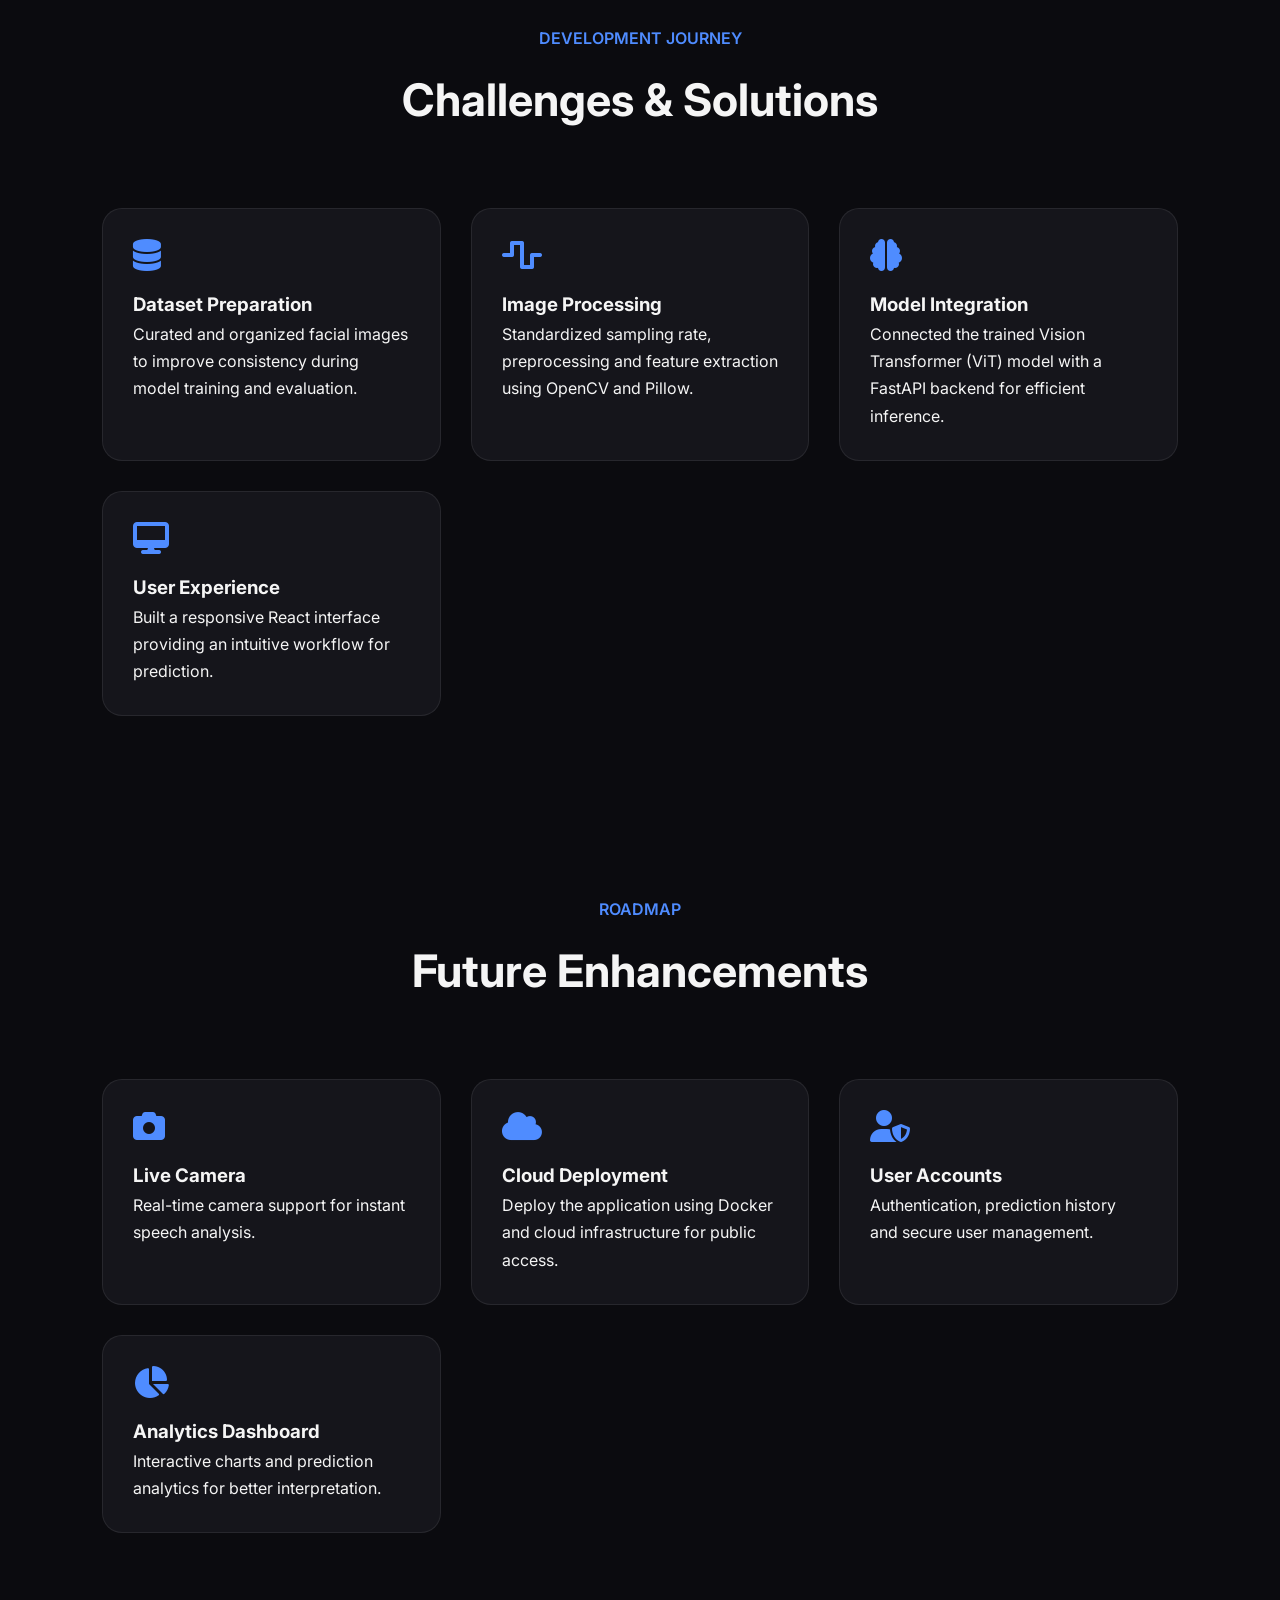
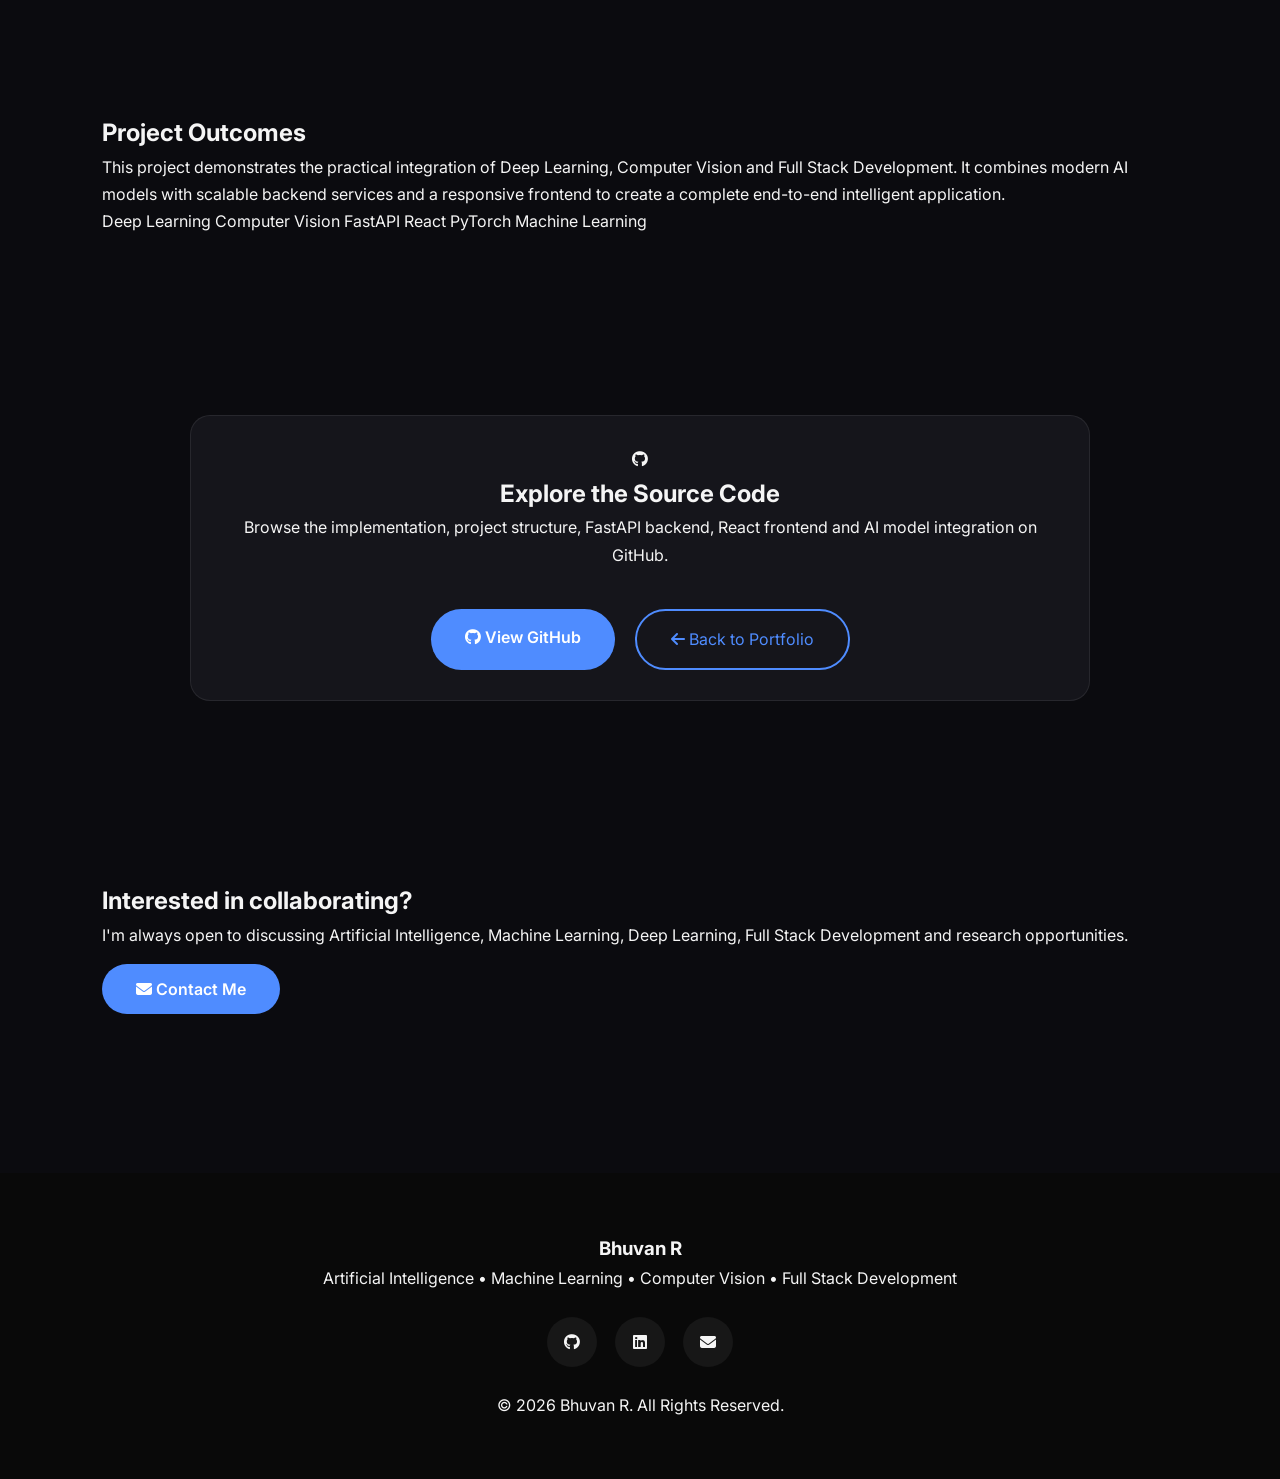
==== commit 829c4b40: "Corrected autism" ====
--- a/pages/autism.html
+++ b/pages/autism.html
@@ -9,11 +9,11 @@
             content="width=device-width, initial-scale=1.0">
 
         <title>
-            AI-Powered Stuttering Classifier | Bhuvan R
+            AI-Powered ASD Facial Recognition | Bhuvan R
         </title>
 
         <meta name="description"
-            content="AI-powered speech analysis system for stuttering detection using Wav2Vec2, FastAPI and React.">
+            content="AI-powered facial image analysis system for Autism Spectrum Disorder (ASD) screening using Vision Transformers, FastAPI and React.">
 
         <link rel="preconnect"
             href="https://fonts.googleapis.com">
@@ -679,7 +679,7 @@
                         AI-Powered
                         <br>
 
-                        <span>Stuttering Classifier</span>
+                        <span>ASD Facial Recognition</span>
 
                     </h1>
 
@@ -687,7 +687,7 @@
 
                         A deep learning-powered speech analysis application
                         that detects stuttering patterns from uploaded audio
-                        recordings using Wav2Vec2, FastAPI and React.
+                        recordings using Vision Transformer (ViT), FastAPI and React.
 
                     </p>
 
@@ -722,9 +722,9 @@
 
                         <span>PyTorch</span>
 
-                        <span>Speech AI</span>
-
-                        <span>Wav2Vec2</span>
+                        <span>Computer Vision</span>
+
+                        <span>Vision Transformer (ViT)</span>
 
                     </div>
 
@@ -733,7 +733,7 @@
                 <div class="hero-right">
 
                     <img src="../assets/images/projects/stuttering-cover.png"
-                        alt="AI Stuttering Classifier">
+                        alt="AI ASD Facial Recognition">
 
                 </div>
 
@@ -762,8 +762,8 @@
 
                     <p>
 
-                        The AI-Powered Stuttering Classifier is designed to
-                        automatically analyze speech recordings and classify
+                        The AI-Powered ASD Facial Recognition is designed to
+                        automatically analyze facial images and classify
                         fluent and stuttered speech using deep learning.
 
                     </p>
@@ -772,8 +772,8 @@
 
                         The application combines a React frontend,
                         FastAPI backend,
-                        Librosa-based preprocessing,
-                        and a fine-tuned Wav2Vec2 model to provide
+                        OpenCV-based preprocessing,
+                        and a fine-tuned Vision Transformer (ViT) model to provide
                         reliable speech fluency assessment.
 
                     </p>
@@ -792,14 +792,14 @@
 
                     <div class="info-card">
 
-                        <i class="fas fa-microphone-alt"></i>
-
-                        <h3>Speech Processing</h3>
+                        <i class="fas fa-camera-alt"></i>
+
+                        <h3>Computer Vision</h3>
 
                         <p>
 
                             Automatic extraction and preprocessing
-                            of speech signals.
+                            of facial images.
 
                         </p>
 
@@ -813,7 +813,7 @@
 
                         <p>
 
-                            Fine-tuned Wav2Vec2 model
+                            Fine-tuned Vision Transformer (ViT) model
                             for speech classification.
 
                         </p>
@@ -871,7 +871,7 @@
 
                 <h2>AI</h2>
 
-                <p>Speech Recognition</p>
+                <p>Facial Recognition</p>
 
             </div><br>
 
@@ -887,7 +887,7 @@
 
                 <h2>DL</h2>
 
-                <p>Wav2Vec2 Model</p>
+                <p>Vision Transformer</p>
 
             </div>
 
@@ -919,11 +919,11 @@
 
                     <i class="fas fa-upload"></i>
 
-                    <h3>Audio Upload</h3>
-
-                    <p>
-
-                        Upload WAV audio recordings through an intuitive
+                    <h3>Image Capture</h3>
+
+                    <p>
+
+                        Upload WAV facial images through an intuitive
                         drag-and-drop interface for instant analysis.
 
                     </p>
@@ -939,7 +939,7 @@
                     <p>
 
                         Automatic resampling, normalization and feature
-                        extraction using Librosa and FFmpeg.
+                        extraction using OpenCV and Pillow.
 
                     </p>
 
@@ -953,7 +953,7 @@
 
                     <p>
 
-                        Fine-tuned Wav2Vec2 model performs robust
+                        Fine-tuned Vision Transformer (ViT) model performs robust
                         speech classification with high accuracy.
 
                     </p>
@@ -1067,7 +1067,7 @@
 
                         <li>PyTorch</li>
                         <li>Transformers</li>
-                        <li>Wav2Vec2</li>
+                        <li>Vision Transformer (ViT)</li>
 
                     </ul>
 
@@ -1077,12 +1077,12 @@
 
                     <i class="fas fa-music"></i>
 
-                    <h3>Audio Processing</h3>
+                    <h3>Image Processing</h3>
 
                     <ul>
 
-                        <li>Librosa</li>
-                        <li>FFmpeg</li>
+                        <li>OpenCV</li>
+                        <li>Pillow</li>
                         <li>NumPy</li>
 
                     </ul>
@@ -1147,7 +1147,7 @@
 
                     <i class="fas fa-wave-square"></i>
 
-                    <h3>Audio Processing</h3>
+                    <h3>Image Processing</h3>
 
                 </div>
 
@@ -1159,7 +1159,7 @@
 
                     <i class="fas fa-brain"></i>
 
-                    <h3>Wav2Vec2 Model</h3>
+                    <h3>Vision Transformer</h3>
 
                 </div>
 
@@ -1197,7 +1197,7 @@
 
                     <span>1</span>
 
-                    <h3>Upload Audio</h3>
+                    <h3>Capture Image</h3>
 
                 </div>
 
@@ -1205,7 +1205,7 @@
 
                     <span>2</span>
 
-                    <h3>Preprocess Audio</h3>
+                    <h3>Preprocess Image</h3>
 
                 </div>
 
@@ -1213,7 +1213,7 @@
 
                     <span>3</span>
 
-                    <h3>Feature Extraction</h3>
+                    <h3>Facial Feature Extraction</h3>
 
                 </div>
 
@@ -1262,7 +1262,7 @@
                     <p>
 
                         Modern React dashboard allowing users to upload
-                        speech recordings and monitor predictions.
+                        facial images and monitor predictions.
 
                     </p>
 
@@ -1273,11 +1273,11 @@
                     <img src="../assets/images/projects/stuttering-upload.png"
                         alt="Upload">
 
-                    <h3>Audio Upload</h3>
-
-                    <p>
-
-                        Upload speech recordings with automatic validation
+                    <h3>Image Capture</h3>
+
+                    <p>
+
+                        Upload facial images with automatic validation
                         and preprocessing before inference.
 
                     </p>
@@ -1326,7 +1326,7 @@
 
                     <p>
 
-                        Curated and organized speech recordings to improve
+                        Curated and organized facial images to improve
                         consistency during model training and evaluation.
 
                     </p>
@@ -1337,12 +1337,12 @@
 
                     <i class="fas fa-wave-square"></i>
 
-                    <h3>Audio Processing</h3>
+                    <h3>Image Processing</h3>
 
                     <p>
 
                         Standardized sampling rate, preprocessing and feature
-                        extraction using Librosa and FFmpeg.
+                        extraction using OpenCV and Pillow.
 
                     </p>
 
@@ -1356,7 +1356,7 @@
 
                     <p>
 
-                        Connected the trained Wav2Vec2 model with a FastAPI
+                        Connected the trained Vision Transformer (ViT) model with a FastAPI
                         backend for efficient inference.
 
                     </p>
@@ -1398,13 +1398,13 @@
 
                 <div class="future-card">
 
-                    <i class="fas fa-microphone"></i>
-
-                    <h3>Live Recording</h3>
-
-                    <p>
-
-                        Real-time microphone support for instant speech
+                    <i class="fas fa-camera"></i>
+
+                    <h3>Live Camera</h3>
+
+                    <p>
+
+                        Real-time camera support for instant speech
                         analysis.
 
                     </p>
@@ -1475,7 +1475,7 @@
                 <p>
 
                     This project demonstrates the practical integration of
-                    Deep Learning, Speech Processing and Full Stack
+                    Deep Learning, Computer Vision and Full Stack
                     Development. It combines modern AI models with scalable
                     backend services and a responsive frontend to create a
                     complete end-to-end intelligent application.
@@ -1485,7 +1485,7 @@
                 <div class="summary-tags">
 
                     <span>Deep Learning</span>
-                    <span>Speech AI</span>
+                    <span>Computer Vision</span>
                     <span>FastAPI</span>
                     <span>React</span>
                     <span>PyTorch</span>
